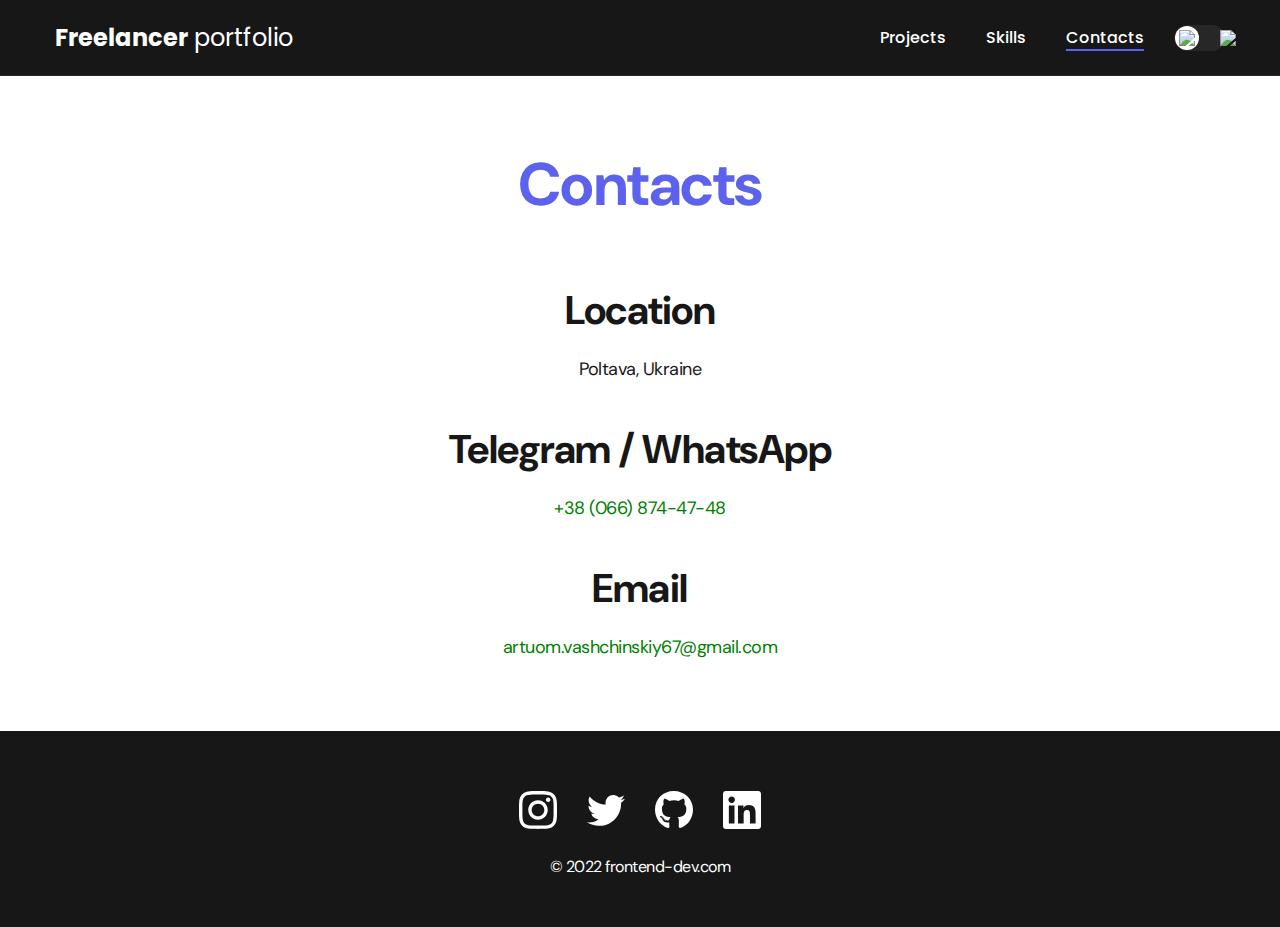
==== contacts.html @ 767b92bf "first commit" ====
<!DOCTYPE html>
<html lang="en">
<head>
    <meta charset="UTF-8">
    <meta name="viewport" content="width=device-width, initial-scale=1.0">
    <title>Freelancer portfolio</title>
    <link rel="stylesheet" href="./css/main.css">
</head>
<body>
    <nav class="nav">
        <div class="container">
            <div class="nav-row">
                <a href="./index.html" class="logo"><strong>Freelancer</strong> portfolio</a>
                <button class="dark-mode-btn">
                    <img src="./img/icons/sun.svg" alt="Light mode" class="dark-mode-btn__icon">
                    <img src="./img/icons/moon.svg" alt="Dark mode" class="dark-mode-btn__icon">
                </button>
                <ul class="nav-list">
                    <li class="nav-list__item"><a href="./index.html" class="nav-list__link">Projects</a></li>
                    <li class="nav-list__item"><a href="./skills.html" class="nav-list__link">Skills</a></li>
                    <li class="nav-list__item"><a href="./contacts.html" class="nav-list__link nav-list__link--active">Contacts</a></li>
                </ul>
            </div>
        </div>        
    </nav>
    <main class="section">
        <div class="container">
            <h1 class="title-1">Contacts</h1>
            <ul class="content-list">
                <li class="content-list__item">
                    <h2 class="title-2">Location</h2>
                    <p>Poltava, Ukraine</p>
                </li>
                <li class="content-list__item">
                    <h2 class="title-2">Telegram / WhatsApp</h2>
                    <p><a href="tel:+380668744748">+38 (066) 874-47-48</a></p>
                </li>
                <li class="content-list__item">
                    <h2 class="title-2">Email</h2>
                    <p><a href="mailto:artuom.vashchinskiy67@gmail.com">artuom.vashchinskiy67@gmail.com</a></p>
                </li>
            </ul>
        </div>
    </main>
    <footer class="footer">
        <div class="container">
            <div class="footer__wrapper">
                <ul class="social">
                    <li class="social__item"><a href="#!"><img src="./img/icons/instagram.svg" alt="Link"></a></li>
                    <li class="social__item"><a href="#!"><img src="./img/icons/twitter.svg" alt="Link"></a></li>
                    <li class="social__item"><a href="#!"><img src="./img/icons/gitHub.svg" alt="Link"></a></li>
                    <li class="social__item"><a href="#!"><img src="./img/icons/linkedIn.svg" alt="Link"></a></li>
                </ul>
                <div class="copyright">
                    <p>© 2022 frontend-dev.com</p>
                </div>
            </div>
        </div>
    </footer>
    <script src="./js/main.js"></script>
</body>
</html>
---- css/main.css ----
@import "./reset.css";
@import url('https://fonts.googleapis.com/css2?family=DM+Sans:ital,opsz,wght@0,9..40,100..1000;1,9..40,100..1000&family=Poppins:wght@400;500;700&display=swap');

/*
.dm-sans-<uniquifier> {
  font-family: "DM Sans", sans-serif;
  font-optical-sizing: auto;
  font-weight: <weight>;
  font-style: normal;
}

.poppins-regular {
    font-family: "Poppins", sans-serif;
    font-weight: 400;
    font-style: normal;
  }
  
  .poppins-medium {
    font-family: "Poppins", sans-serif;
    font-weight: 500;
    font-style: normal;
  }
  
  .poppins-bold {
    font-family: "Poppins", sans-serif;
    font-weight: 700;
    font-style: normal;
  }
  */

/* * {
    border: 1px solid red;
} */

:root {
    --blackpure: #000;
    --black: #171718;
    --black-border: #26292D;
    --white: #fff;
    --purple: #5C62EC;

    --text-color: var(--black);
    --dark-bg: var(--black);
    --dark-border: var(--black-border);
    --header-text: var(--white);
    --accent: var(--purple);

    /* Light mode  */
    --page-bg: var(--white);
    --text-color: var(--black);
    --title-1: var(--accent);
    --project-card-bg: var(--white);
    --project-card-text: var(--black);    
    --box-shadow:  0px 5px 35px rgba(0, 0, 0, .25);
}

.dark {
    /* Light mode  */
    --page-bg: #252526;
    --text-color: var(--white);
    --title-1: var(--white);
    --project-card-bg: var(--black);
    --project-card-text: var(--white);    
    --box-shadow:  0px 5px 35px rgba(0, 0, 0, .8);
}

html, body {
    display: flex;
    flex-direction: column;   
    min-height: 100vh;
    font-family: 'DM Sans', sans-serif;
    letter-spacing: -.5px; 
    /* Light mode */
    background-color: var(--page-bg);
    color: var(--text-color);
}

/* General */

.container {
    margin: 0 auto;
    padding: 0 15px;
    max-width: 1200px;
}

.none {
    display: none !important;
}

.section {
    padding: 70px 0;
}

.title-2 {
    margin-bottom: 20px;
    font-size: 40px;
    font-weight: 700;
    line-height: 1.3;
}

.title-1 {
    margin-bottom: 60px;
    font-size: 60px;
    font-weight: 700;
    line-height: 1.3;
    color: var(--title-1);
    text-align: center;
}
  
/* Nav */

.nav {
    padding: 20px 0;
    border-bottom: 1px solid var(--dark-border);
    background-color: var(--dark-bg);
    color: var(--header-text);
    letter-spacing: normal;
}

.nav-row {
    display: flex;
    justify-content: flex-end;
    align-items: center;
    column-gap: 30px;
    row-gap: 20px;
    flex-wrap: wrap;
}

.logo {
    margin-right: auto;
    color: var(--header-text);
    font-size: 24px;
    font-family: 'Poppins', sans-serif;
}

.logo strong {
    font-weight: 700;
}

.nav-list {
    display: flex;
    flex-wrap: wrap;
    row-gap: 10px;
    align-items: center;
    column-gap: 40px;
    font-size: 16px;
    font-weight: 500;
    font-family: 'Poppins', sans-serif;
}

.nav-list__link {
    color: var(--header-text);
    transition: opacity .2s ease-in;
}

.nav-list__link:hover {
    opacity: .8;
}

.nav-list__link--active {
    position: relative;
}

.nav-list__link--active::before {
    content: "";
    position: absolute;
    left: 0;
    top: 100%;
    display: block;
    height: 2px;
    width: 100%;
    background-color: var(--accent);
}

/* Dark mode btn  */

.dark-mode-btn {
    order: 9;
    position: relative;
    display: flex;
    justify-content: space-between;
    width: 51px;
    height: 26px;
    padding: 5px;
    border-radius: 50px;
    background-color: #272727;
}

.dark-mode-btn::before {
    content: "";
    position: absolute;
    top: 1px;
    left: 1px;
    display: block;
    width: 24px;
    height: 24px;
    border-radius: 50%;
    background-color: var(--white);
    transition: left .2s ease-in;
}

.dark-mode-btn--active::before {
    left: 26px;
}

.dark-mode-btn__icon {
    position: relative;
    z-index: 1;
}

/* Header */

.header {
    padding: 40px 0;
    min-height: 695px;
    display: flex;
    justify-content: center;
    align-items: center;
    background-color: var(--dark-bg);
    background-image: url('./../img/header-bg.png');
    background-repeat: no-repeat;
    background-size: auto;
    background-position: center center;



    color: var(--header-text);
    text-align: center;
}

.header__wrapper {
    padding: 0 15px;
    max-width: 660px;
}

.header__title {
    margin-bottom: 20px;
    font-size: 40px;
    font-weight: 700;
    line-height: 1.4;
}

.header__title strong {
    font-size: 60px;
    font-weight: 700;
}

.header__title em {
    font-style: normal;
    color: var(--accent);
}

.header__text {
    margin-bottom: 40px;
    font-size: 18px;
    line-height: calc(24/18);
}

.header__text p + p {
    margin-top: .5em;
}

/* Btn */

.btn {
    display: inline-block;
    height: 48px;
    padding: 12px 28px;
    border-radius: 5px;
    background-color: var(--accent);
    color: var(--white);
    letter-spacing: .15px;
    font-size: 16px;
    font-weight: 500;
    transition: opacity .2s ease-in;
}

.btn:hover {
    opacity: .8;
}

.btn:active {
    position: relative;
    top: 1px;
}

/* Btn outline */

.btn-outline {
    display: flex;
    column-gap: 10px;
    align-items: center;
    height: 48px;
    padding: 12px 20px;
    border-radius: 5px;
    border: 1px solid var(--blackpure);
    background-color: var(--white);
    color: var(--blackpure);
    transition: opacity .2s ease-in;
}

.btn-outline:hover {
    opacity: .8;
}

.btn-outline:active {
    position: relative;
    top: 1px;
}

/* Projects */

.projects {
    display: flex;
    flex-wrap: wrap;
    justify-content: center;
    column-gap: 30px;
    row-gap: 30px;
}

.project {
    max-width: 370px;
    background-color: var(--project-card-bg);
    box-shadow: var(--box-shadow);
    border-radius: 10px;
}

.project__img {
    border-radius: 10px;
}

.project__title {
    padding: 15px 20px 25px;
    font-weight: 700;
    font-size: 24px;
    line-height: 1.3;
    color: var(--project-card-text);
}

/* Project details */

.project-details {
    margin: 0 auto;
    max-width: 865px;
    display: flex;
    flex-direction: column;
    align-items: center;
    text-align: center;
}

.project-details__cover {
    max-width: 100%;
    margin-bottom: 40px;
    box-shadow: 0px 5px 35px rgba(0, 0, 0, .25);
    border-radius: 10px;
}

.project-details__desc {
    margin-bottom: 30px;
    font-weight: 700;
    font-size: 24px;
    line-height: 1.3;
}

/* Content list */

.content-list {
    margin: 0 auto;
    max-width: 570px;
    display: flex;
    flex-direction: column;
    align-items: center;
    row-gap: 40px;
    text-align: center;
}

.contant-list a {
    color: var(--accent);
}

.content-list__item {
    font-size: 18px;
    line-height: 1.5;
}

.content-list__item p + p {
    margin-top: .5em;
}

.content-list__item a {
    color: green;
}

/* Footer */

.footer {
    margin-top: auto;
    padding: 60px 0 50px;
    background-color: var(--dark-bg);
    color: var(--header-text);
}

.footer__wrapper {
    display: flex;
    flex-direction: column;
    align-items: center;
    row-gap: 27px;
}

.social {
    display: flex;
    column-gap: 30px;
    align-items: center;
}

.copyright {
    font-size: 16px;
}

.copyright p + p {
    margin-top: .5em;
}

@media (max-width: 620px) {
    
    /* Header */

    .header {
        min-height: unset;
    }
    .header__title {
        font-size: 30px;
    }
    .header__title strong {
        font-size: 40px;
    }

    /* Nav */

  .nav-row {
    justify-content: space-between;
  }  

  .dark-mode-btn {
    order: 0;
  }

    /* General */

    .section {
        padding: 40px 0;
    }
    .title-1 {
        margin-bottom: 30px;
        font-size: 40px;
    }
    .title-2 {
        margin-bottom: 10px;
        font-size: 30px;
    }

    /* Projects */

    .project__title {
        font-size: 22px;
    }

    /* Project Page */

    .project-details__desc {
        margin-bottom: 20px;
        font-size: 22px;
    }
        
    /* Content List */
    
    .content-list {
        row-gap: 20px;
    }
    .content-list__item {
        font-size: 16px;
    }

    /* Footer  */

    .footer {
        padding: 40px 0 30px;
    }
    .footer__wrapper {
        row-gap: 20px;
    }

    /* Social */

    .social {
        column-gap: 20px;
    }
    .social__item {
        width: 28px;
    }
}
/* 
@media (max-width: 400px) {
    .header__title {
        font-size: 20px;
    }
    .header__title strong {
        font-size: 30px;
    }
} */
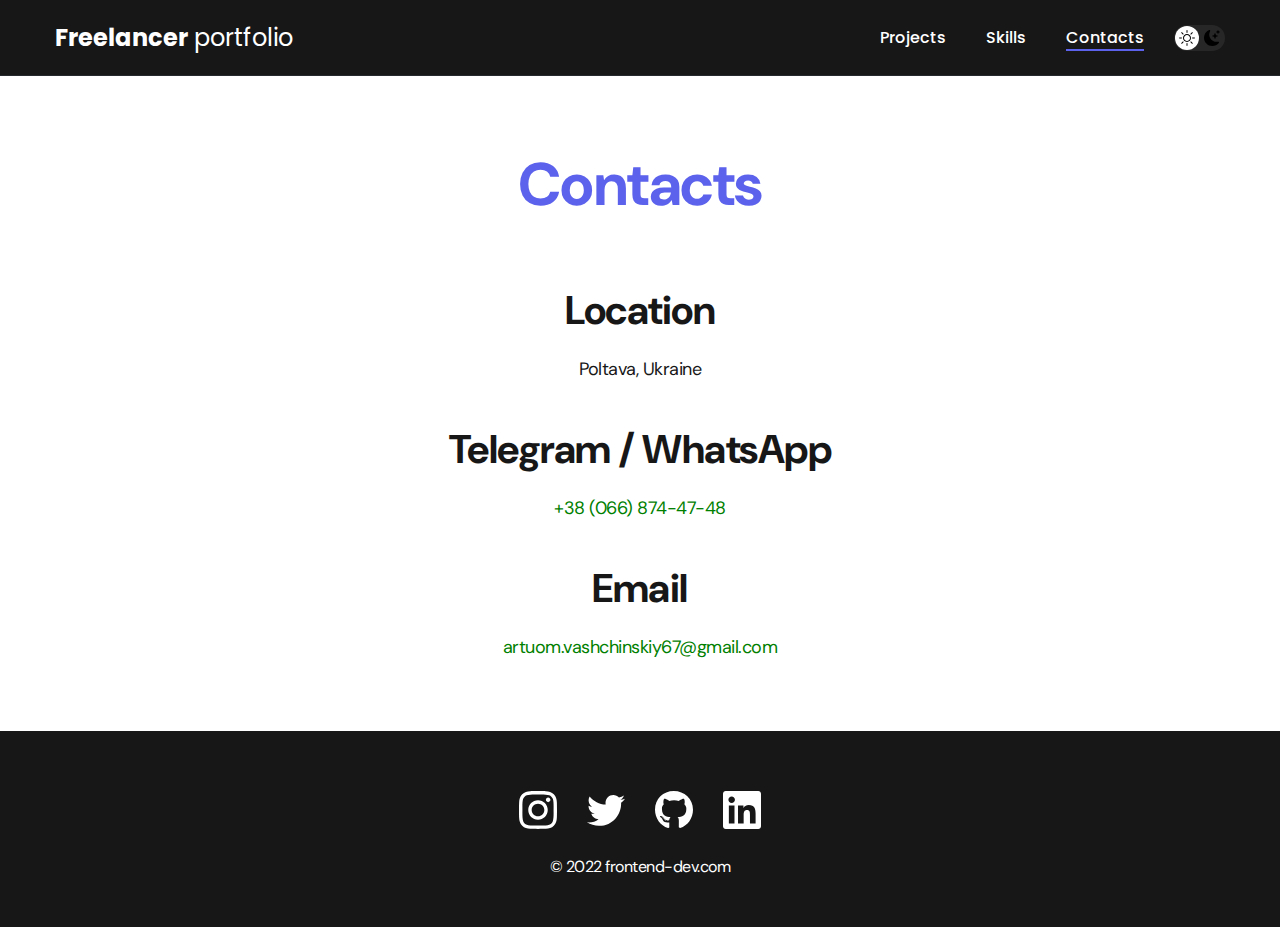
==== commit d1e24c49: "SECOND commit" ====
--- a/contacts.html
+++ b/contacts.html
@@ -12,8 +12,8 @@
             <div class="nav-row">
                 <a href="./index.html" class="logo"><strong>Freelancer</strong> portfolio</a>
                 <button class="dark-mode-btn">
-                    <img src="./img/icons/sun.svg" alt="Light mode" class="dark-mode-btn__icon">
-                    <img src="./img/icons/moon.svg" alt="Dark mode" class="dark-mode-btn__icon">
+                    <img src="./img/icons/Sun.svg" alt="Light mode" class="dark-mode-btn__icon">
+                    <img src="./img/icons/Moon.svg" alt="Dark mode" class="dark-mode-btn__icon">
                 </button>
                 <ul class="nav-list">
                     <li class="nav-list__item"><a href="./index.html" class="nav-list__link">Projects</a></li>
